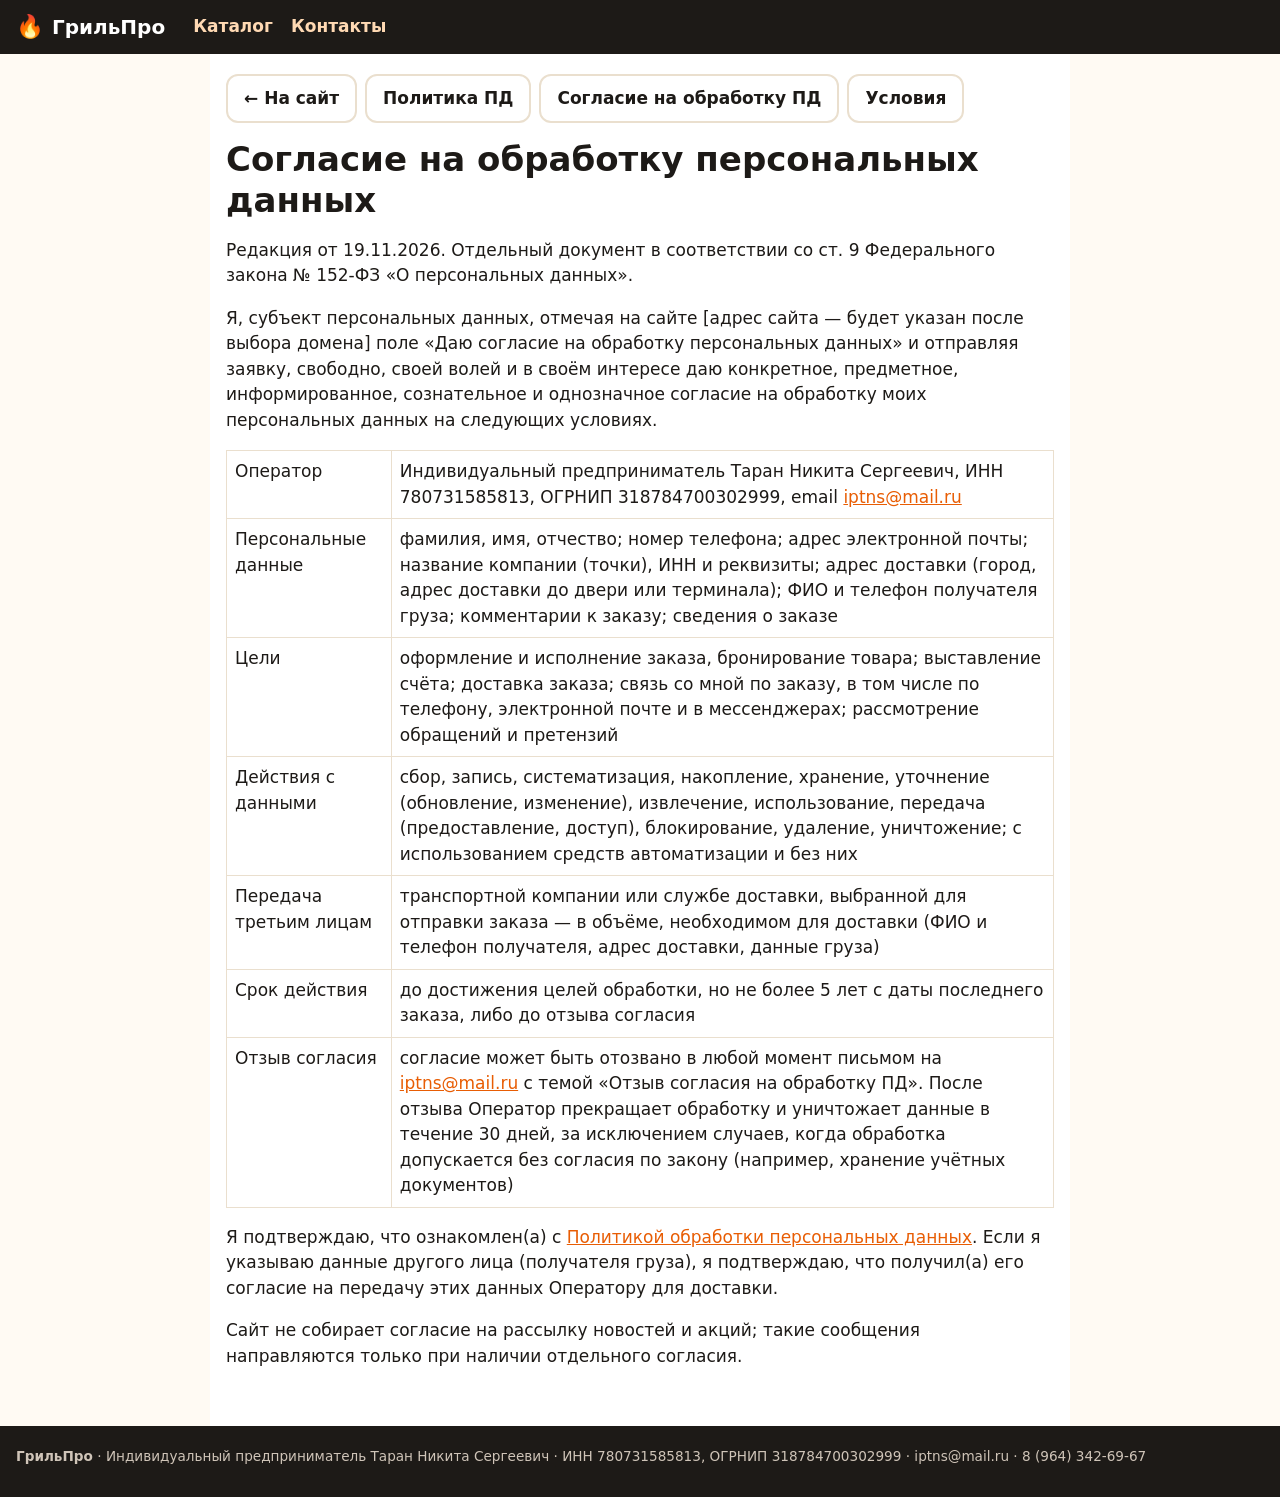
==== consent.html @ 210fd590 "Сайт грилей: первая версия для просмотра" ====
<!doctype html>
<html lang="ru">
<head>
<meta charset="utf-8">
<meta name="viewport" content="width=device-width, initial-scale=1">
<title>Согласие на обработку персональных данных — ГрильПро</title>
<link rel="icon" href="favicon.svg" type="image/svg+xml">
<meta name="theme-color" content="#1d1a17">
<link rel="stylesheet" href="styles.css">
</head>
<body style="padding-bottom:0">
<header class="topbar"><a href="./#top" class="logo"><span class="logo-mark">🔥</span> <span data-brand>ГрильПро</span></a>
<nav class="nav"><a href="./#catalog">Каталог</a><a href="./#contacts">Контакты</a></nav></header>
<main class="doc">
<nav class="doc-nav"><a class="btn ghost" href="./">← На сайт</a><a class="btn ghost" href="privacy.html">Политика ПД</a><a class="btn ghost" href="consent.html">Согласие на обработку ПД</a><a class="btn ghost" href="terms.html">Условия</a></nav>
<h1>Согласие на обработку персональных данных</h1>
<p class="doc-meta">Редакция от 19.11.2026. Отдельный документ в соответствии со ст. 9 Федерального закона № 152-ФЗ «О персональных данных».</p>
<p>Я, субъект персональных данных, отмечая на сайте [адрес сайта — будет указан после выбора домена] поле «Даю согласие на обработку персональных данных» и отправляя заявку, свободно, своей волей и в своём интересе даю конкретное, предметное, информированное, сознательное и однозначное согласие на обработку моих персональных данных на следующих условиях.</p>
<table>
<tr><td>Оператор</td><td>Индивидуальный предприниматель Таран Никита Сергеевич, ИНН 780731585813, ОГРНИП 318784700302999, email <a href="mailto:iptns@mail.ru">iptns@mail.ru</a></td></tr>
<tr><td>Персональные данные</td><td>фамилия, имя, отчество; номер телефона; адрес электронной почты; название компании (точки), ИНН и реквизиты; адрес доставки (город, адрес доставки до двери или терминала); ФИО и телефон получателя груза; комментарии к заказу; сведения о заказе</td></tr>
<tr><td>Цели</td><td>оформление и исполнение заказа, бронирование товара; выставление счёта; доставка заказа; связь со мной по заказу, в том числе по телефону, электронной почте и в мессенджерах; рассмотрение обращений и претензий</td></tr>
<tr><td>Действия с данными</td><td>сбор, запись, систематизация, накопление, хранение, уточнение (обновление, изменение), извлечение, использование, передача (предоставление, доступ), блокирование, удаление, уничтожение; с использованием средств автоматизации и без них</td></tr>
<tr><td>Передача третьим лицам</td><td>транспортной компании или службе доставки, выбранной для отправки заказа — в объёме, необходимом для доставки (ФИО и телефон получателя, адрес доставки, данные груза)</td></tr>
<tr><td>Срок действия</td><td>до достижения целей обработки, но не более 5 лет с даты последнего заказа, либо до отзыва согласия</td></tr>
<tr><td>Отзыв согласия</td><td>согласие может быть отозвано в любой момент письмом на <a href="mailto:iptns@mail.ru">iptns@mail.ru</a> с темой «Отзыв согласия на обработку ПД». После отзыва Оператор прекращает обработку и уничтожает данные в течение 30 дней, за исключением случаев, когда обработка допускается без согласия по закону (например, хранение учётных документов)</td></tr>
</table>
<p>Я подтверждаю, что ознакомлен(а) с <a href="privacy.html">Политикой обработки персональных данных</a>. Если я указываю данные другого лица (получателя груза), я подтверждаю, что получил(а) его согласие на передачу этих данных Оператору для доставки.</p>
<p>Сайт не собирает согласие на рассылку новостей и акций; такие сообщения направляются только при наличии отдельного согласия.</p>

</main>
<footer class="footer"><div><b data-brand>ГрильПро</b> · Индивидуальный предприниматель Таран Никита Сергеевич · ИНН 780731585813, ОГРНИП 318784700302999 · iptns@mail.ru · 8 (964) 342-69-67</div></footer>
<script src="config.js"></script>
<script>document.querySelectorAll('[data-brand]').forEach(function(e){e.textContent=window.SITE_CONFIG.companyName});document.title=document.title.replace('ГрильПро',window.SITE_CONFIG.companyName);</script>
</body>
</html>
---- styles.css ----
:root{--bg:#fffaf3;--ink:#1d1a17;--muted:#6d655c;--card:#fff;--line:#eadfce;--accent:#e85d04;--accent2:#ff8f1f;--wa:#1faa59;--tg:#229ed9;--call:#1d1a17;--radius:16px}
*{box-sizing:border-box}
html{scroll-behavior:smooth;-webkit-text-size-adjust:100%}
body{margin:0;font:17px/1.5 system-ui,-apple-system,"Segoe UI",Roboto,Arial,sans-serif;color:var(--ink);background:var(--bg);padding-bottom:76px}
body.noscroll{overflow:hidden}
a{color:var(--accent)}
img{max-width:100%;display:block}
h1,h2,h3{line-height:1.2;margin:0 0 .5em}
h2{font-size:1.6rem}
.muted{color:var(--muted)}.small{font-size:.85rem}
[hidden]{display:none!important}
section[id],.info[id]{scroll-margin-top:72px}

.topbar{position:sticky;top:0;z-index:20;display:flex;align-items:center;gap:12px;padding:10px 16px;background:#1d1a17;color:#fff}
.logo{display:flex;align-items:center;gap:8px;color:#fff;text-decoration:none;font-weight:800;font-size:1.25rem}
.logo-mark{font-size:1.4rem}
.nav{display:none;gap:18px;margin-left:16px}.nav a{color:#ffd9b3;text-decoration:none;font-weight:600}
.hdr-phone{display:none;margin-left:auto;color:#fff;text-decoration:none;font-weight:700}
.cart-btn{margin-left:auto;border:0;border-radius:999px;background:#3a342e;color:#fff;font:inherit;font-weight:700;padding:8px 14px;min-height:44px;cursor:pointer}
.cart-btn b{background:var(--accent);border-radius:999px;padding:0 8px;margin-left:4px}
.cart-btn .cart-label{display:none}

.btn{display:inline-flex;align-items:center;justify-content:center;gap:6px;border:0;border-radius:12px;padding:10px 16px;min-height:48px;font:inherit;font-weight:700;text-decoration:none;cursor:pointer;background:#efe6da;color:var(--ink)}
.btn.big{min-height:56px;padding:12px 20px;font-size:1.05rem}
.btn.primary{background:var(--accent);color:#fff}.btn.primary:hover{background:#cf5103}
.btn.wa{background:var(--wa);color:#fff}.btn.tg{background:var(--tg);color:#fff}.btn.call{background:var(--call);color:#fff}
.btn.ghost{background:transparent;border:2px solid var(--line);color:var(--ink)}
.btn.icon{min-width:48px;padding:10px}
.btn:disabled{opacity:.5;cursor:not-allowed}
.btn:focus-visible,.chip:focus-visible,select:focus-visible{outline:3px solid #ffb703;outline-offset:2px}
.cta-row{display:flex;flex-wrap:wrap;gap:10px;margin:14px 0}
.cta-row .btn.big{flex:1 1 180px}
.linklike{all:unset;cursor:pointer}

.hero{padding:28px 16px 18px;background:radial-gradient(circle at 85% 0%,#ffb35c55,transparent 55%),linear-gradient(180deg,#2a221b,#1d1a17);color:#fff}
.hero h1{font-size:2rem}
.lead{font-size:1.1rem;color:#ffe8d1}
.hero .btn.ghost{color:#fff;border-color:#5a4d40}
.hero-links{display:flex;flex-wrap:wrap;gap:10px}
.hero-points{list-style:none;padding:0;margin:18px 0 0;display:grid;grid-template-columns:1fr 1fr;gap:8px}
.hero-points li{background:#ffffff12;border-radius:12px;padding:10px 12px;font-size:.95rem}
.hero-points b{display:block;color:#ffc285}

.section{padding:26px 16px;max-width:1200px;margin:0 auto}
.grid{display:grid;grid-template-columns:1fr;gap:14px}
.card{background:var(--card);border:1px solid var(--line);border-radius:var(--radius);overflow:hidden;display:flex;flex-direction:column}
.card-img{position:relative;border:0;padding:0;background:#fff3e3;cursor:pointer;display:block;width:100%}
.card-img img{width:100%;height:auto;aspect-ratio:320/360;object-fit:contain;max-height:280px}
.badge{position:absolute;top:10px;padding:4px 10px;border-radius:999px;font-size:.85rem;font-weight:800}
.badge.hit{left:10px;background:#d00000;color:#fff}.badge.hit.static{position:static;display:inline-block;margin-bottom:6px}
.badge.fuel{right:10px;background:#fff;color:var(--ink);border:1px solid var(--line)}
.card-body{padding:14px;display:flex;flex-direction:column;gap:4px;flex:1}
.card-body h3{font-size:1.08rem;margin:0}
.model{color:var(--muted);font-size:.9rem}
.facts{list-style:none;display:flex;flex-wrap:wrap;gap:6px;padding:0;margin:6px 0}
.facts li{background:#f6eee3;border-radius:8px;padding:2px 8px;font-size:.88rem}
.stock{font-size:.9rem;font-weight:600}.stock.in{color:#1b7f3b}.stock.order{color:#9a5b00}
.price{font-size:1.45rem;font-weight:800;margin-top:6px}.price.big{font-size:1.9rem}
.card-actions{display:flex;gap:8px;margin-top:auto;padding-top:10px}.card-actions .btn.primary{flex:1}

.filters{display:flex;flex-direction:column;gap:10px;margin-bottom:10px}
.f-group{display:flex;flex-wrap:wrap;align-items:center;gap:6px}
.f-label{width:100%;font-weight:700;font-size:.9rem;color:var(--muted)}
.chip{border:2px solid var(--line);background:#fff;border-radius:999px;padding:8px 14px;min-height:44px;font:inherit;font-weight:600;cursor:pointer}
.chip.on{background:var(--ink);color:#fff;border-color:var(--ink)}
select{font:inherit;padding:10px;border-radius:10px;border:2px solid var(--line);min-height:44px;background:#fff}
.empty{padding:20px;background:#fff;border-radius:12px}

.picker{background:#fff;border-radius:var(--radius);border:1px solid var(--line);margin:10px 16px}
fieldset{border:0;padding:0;margin:0 0 14px}
legend{font-weight:800;margin-bottom:8px}
.opts{display:flex;flex-wrap:wrap;gap:8px}
.opt{display:flex;align-items:center;gap:8px;border:2px solid var(--line);border-radius:12px;padding:10px 14px;min-height:48px;cursor:pointer;background:#fff;flex:1 1 200px}
.opt:has(input:checked){border-color:var(--accent);background:#fff3e8}
.opt input{width:22px;height:22px;accent-color:var(--accent)}
.pick-note{background:#fff3e8;border-radius:12px;padding:12px;font-weight:600}
.picker-result{margin-top:16px}

.steps-list{counter-reset:s;list-style:none;padding:0;display:grid;gap:10px}
.steps-list li{counter-increment:s;background:#fff;border:1px solid var(--line);border-radius:12px;padding:12px 12px 12px 56px;position:relative}
.steps-list li::before{content:counter(s);position:absolute;left:12px;top:10px;width:32px;height:32px;border-radius:50%;background:var(--accent);color:#fff;font-weight:800;display:grid;place-items:center}
.info-cards{display:grid;gap:14px}
.info{background:#fff;border:1px solid var(--line);border-radius:var(--radius);padding:18px}
.info h2{font-size:1.3rem}
.faq details{background:#fff;border:1px solid var(--line);border-radius:12px;margin-bottom:8px;padding:0 14px}
.faq summary{font-weight:700;padding:14px 0;cursor:pointer;min-height:48px}
.faq p{margin:0 0 14px}
.contacts{text-align:left}

.footer{padding:20px 16px 30px;background:#1d1a17;color:#cfc4b8;font-size:.85rem}
.footer a{color:#ffd9b3;margin-right:14px}
.foot-links{margin-top:8px}

.mobile-bar{position:fixed;left:0;right:0;bottom:0;z-index:30;display:grid;grid-template-columns:repeat(4,1fr);background:#1d1a17;padding:6px 6px calc(6px + env(safe-area-inset-bottom));gap:6px}
.mb{display:flex;flex-direction:column;align-items:center;justify-content:center;gap:2px;min-height:58px;border-radius:12px;color:#fff;text-decoration:none;font:inherit;font-size:1.3rem;border:0;cursor:pointer}
.mb span{font-size:.72rem;font-weight:700}
.mb.wa{background:var(--wa)}.mb.tg{background:var(--tg)}.mb.call{background:#3a342e}.mb.cart{background:var(--accent)}

.modal{position:fixed;inset:0;z-index:50;background:#000a;display:flex;align-items:flex-end;justify-content:center}
.modal-box{position:relative;background:#fff;width:100%;max-height:92vh;overflow:auto;border-radius:18px 18px 0 0;padding:20px 16px 24px}
.modal-x{position:absolute;right:10px;top:8px;width:44px;height:44px;border:0;border-radius:50%;background:#f1e8dc;font-size:1.6rem;cursor:pointer;line-height:1}
.pm{display:grid;gap:16px}
.pm-img img{margin:0 auto;max-height:320px;width:auto}
.specs{width:100%;border-collapse:collapse;margin:10px 0}
.specs th,.specs td{text-align:left;padding:8px 6px;border-bottom:1px solid var(--line);vertical-align:top}
.specs th{color:var(--muted);font-weight:600;width:45%}
.qty-row{display:flex;align-items:center;justify-content:space-between;gap:10px;margin:10px 0}
.qty{display:flex;align-items:center;border:2px solid var(--line);border-radius:12px;overflow:hidden}
.qty button{width:44px;height:44px;border:0;background:#f6eee3;font-size:1.3rem;cursor:pointer}
.qty input,.qty span{width:56px!important;min-height:44px!important;margin:0!important;padding:0!important;border-radius:0!important;border:0!important;text-align:center;border:0;font:inherit;font-weight:700}
.cart-list{list-style:none;padding:0;margin:0}
.cart-list li{display:grid;grid-template-columns:56px 1fr;gap:10px;padding:10px 0;border-bottom:1px solid var(--line);align-items:center}
.cart-list li .qty{grid-column:2;justify-self:start}
.cart-list img{width:56px;height:64px;object-fit:contain;background:#fff3e3;border-radius:8px}
.cl-info b{font-size:.95rem}
.cart-total{margin:14px 0;font-size:1.15rem}
.sum-scroll{overflow-x:auto}
.sum-table{width:100%;border-collapse:collapse;font-size:.92rem}
.sum-table th,.sum-table td{padding:8px 6px;border-bottom:1px solid var(--line);text-align:left}
.sum-table .r{text-align:right;white-space:nowrap}
form h3{margin:18px 0 8px}
.form-grid{display:grid;gap:10px}
label{display:block;font-weight:600}
input:not([type=radio]):not([type=checkbox]),textarea{display:block;width:100%;margin-top:4px;padding:12px;border:2px solid var(--line);border-radius:10px;font:inherit;min-height:48px;background:#fff}
input:focus,textarea:focus{outline:none;border-color:var(--accent)}
.consents{margin:14px 0;display:grid;gap:8px}
.chk{display:flex;gap:10px;align-items:flex-start;font-weight:500}
.chk input{width:22px;height:22px;flex:none;margin-top:2px;accent-color:var(--accent)}
.err{color:#c1121f;font-weight:700;margin:8px 0}
.co-total{background:#fff3e8;border-radius:12px;padding:12px;margin:10px 0;font-size:1.05rem}
.toast{position:fixed;left:50%;bottom:90px;transform:translateX(-50%) translateY(20px);background:#1d1a17;color:#fff;padding:12px 18px;border-radius:12px;opacity:0;transition:.25s;z-index:60;pointer-events:none;max-width:90vw}
.toast.show{opacity:1;transform:translateX(-50%)}

.doc{max-width:860px;margin:0 auto;padding:20px 16px 40px;background:#fff}
.doc-nav{display:flex;flex-wrap:wrap;gap:8px;margin-bottom:16px}
.doc table{border-collapse:collapse;width:100%}.doc td{border:1px solid var(--line);padding:8px;vertical-align:top}

@media (max-width:639px){
  #catalogGrid .card,#pickerResult .card{flex-direction:row}
  #catalogGrid .card-img,#pickerResult .card-img{width:118px;flex:none}
  #catalogGrid .card-img img,#pickerResult .card-img img{height:100%;max-height:none;object-fit:contain}
  #catalogGrid .badge.fuel,#pickerResult .badge.fuel{display:none}
  #catalogGrid .badge.hit,#pickerResult .badge.hit{top:6px;left:6px;font-size:.75rem}
  #catalogGrid .card-body,#pickerResult .card-body{padding:10px 12px}
  #catalogGrid .card-body h3,#pickerResult .card-body h3{font-size:.98rem}
  #catalogGrid .price,#pickerResult .price{font-size:1.25rem;margin-top:2px}
  #catalogGrid .btn,#pickerResult .card .btn{min-height:46px}
}
@media (min-width:640px){
  .grid{grid-template-columns:repeat(2,1fr)}
  .hero-points{grid-template-columns:repeat(4,1fr)}
  .form-grid{grid-template-columns:1fr 1fr}
  .f-label{width:auto;margin-right:6px}
  .cart-btn .cart-label{display:inline}
}
@media (min-width:960px){
  body{padding-bottom:0}
  .mobile-bar{display:none}
  .nav,.hdr-phone{display:flex}
  .cart-btn{margin-left:12px}
  .hero{padding:56px max(16px,calc((100% - 1200px)/2 + 16px)) 40px}
  .hero h1{font-size:2.8rem}
  .hero-text{max-width:760px}
  .grid{grid-template-columns:repeat(3,1fr)}
  #hitsGrid{grid-template-columns:repeat(2,1fr)}
  .picker{margin:10px auto;padding:26px}
  .info-cards{grid-template-columns:repeat(3,1fr)}
  .steps-list{grid-template-columns:repeat(4,1fr)}
  .modal{align-items:center}
  .modal-box{width:min(760px,94vw);border-radius:18px;padding:28px}
  .modal-box.wide{width:min(860px,94vw)}
  .pm{grid-template-columns:300px 1fr}
  .toast{bottom:30px}
}
@media (min-width:1200px){ .grid{grid-template-columns:repeat(4,1fr)} }
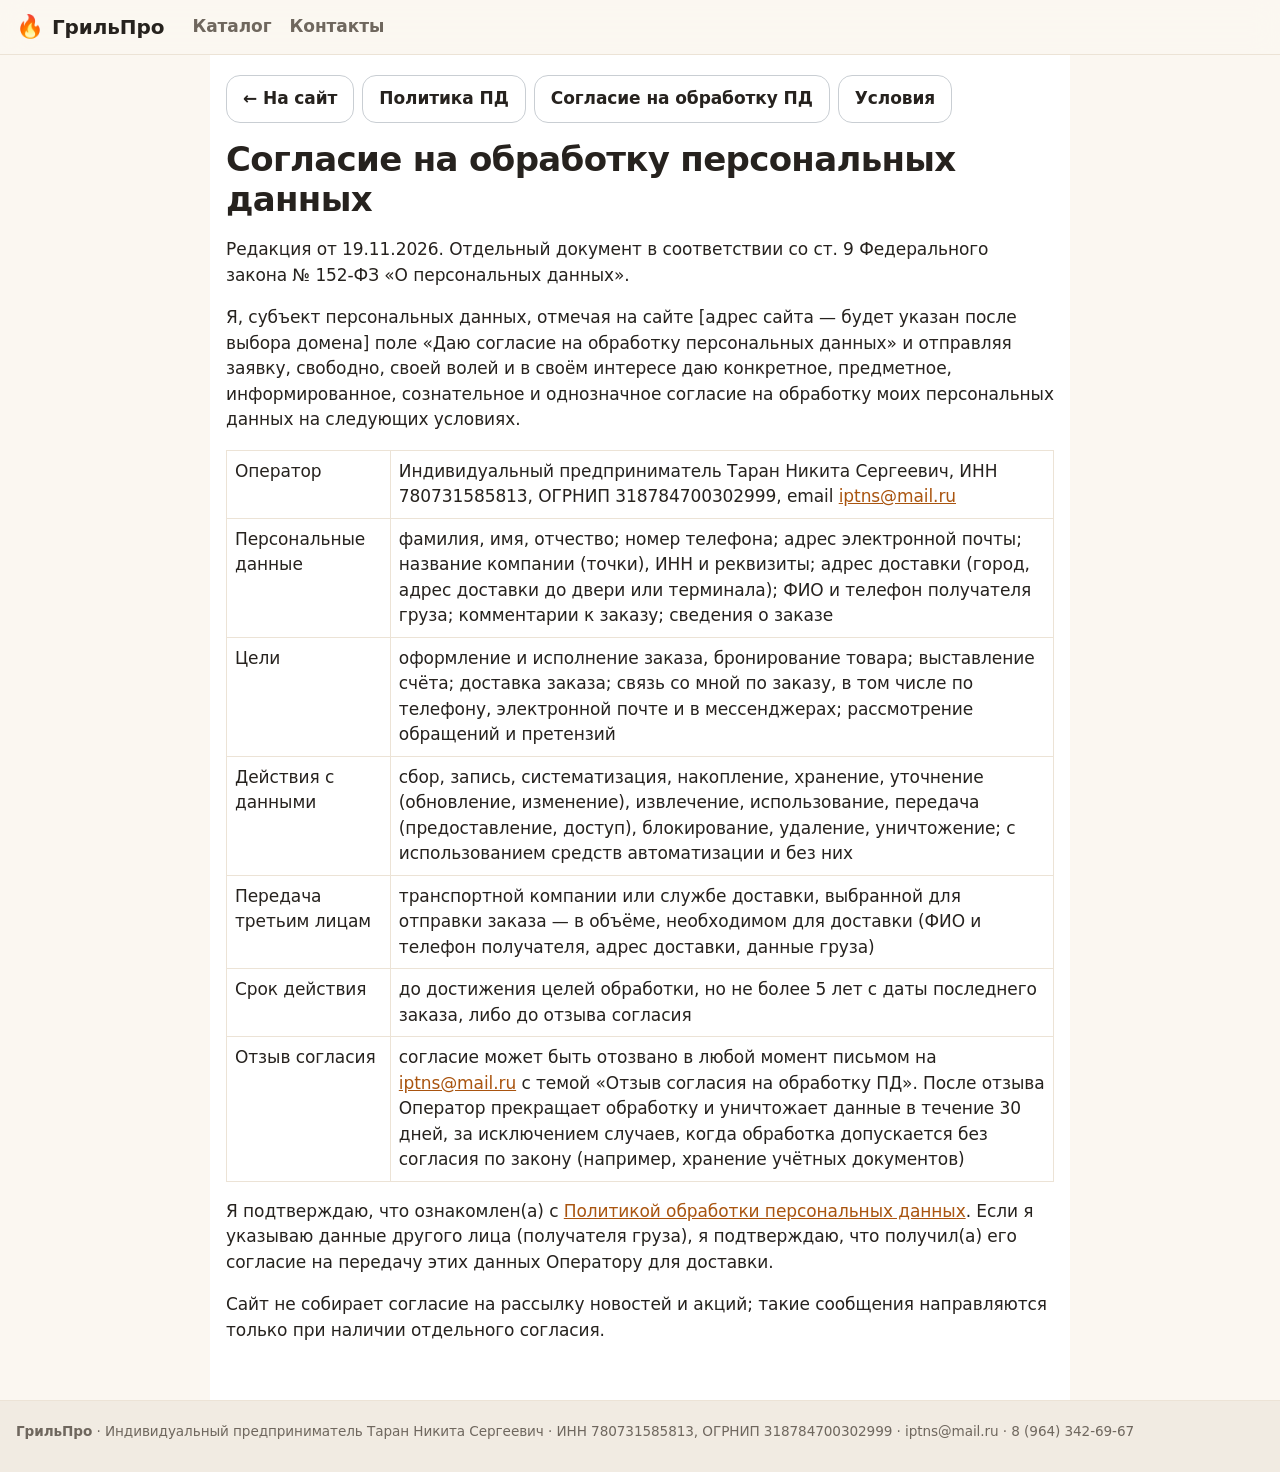
==== commit be2c77e4: "publish v=202611190921" ====
--- a/consent.html
+++ b/consent.html
@@ -6,7 +6,7 @@
 <title>Согласие на обработку персональных данных — ГрильПро</title>
 <link rel="icon" href="favicon.svg" type="image/svg+xml">
 <meta name="theme-color" content="#1d1a17">
-<link rel="stylesheet" href="styles.css">
+<link rel="stylesheet" href="styles.css?v=202611190921">
 </head>
 <body style="padding-bottom:0">
 <header class="topbar"><a href="./#top" class="logo"><span class="logo-mark">🔥</span> <span data-brand>ГрильПро</span></a>
@@ -30,7 +30,7 @@
 
 </main>
 <footer class="footer"><div><b data-brand>ГрильПро</b> · Индивидуальный предприниматель Таран Никита Сергеевич · ИНН 780731585813, ОГРНИП 318784700302999 · iptns@mail.ru · 8 (964) 342-69-67</div></footer>
-<script src="config.js"></script>
+<script src="config.js?v=202611190921"></script>
 <script>document.querySelectorAll('[data-brand]').forEach(function(e){e.textContent=window.SITE_CONFIG.companyName});document.title=document.title.replace('ГрильПро',window.SITE_CONFIG.companyName);</script>
 </body>
 </html>
--- a/styles.css
+++ b/styles.css
@@ -1,7 +1,7 @@
 :root{--bg:#fffaf3;--ink:#1d1a17;--muted:#6d655c;--card:#fff;--line:#eadfce;--accent:#e85d04;--accent2:#ff8f1f;--wa:#1faa59;--tg:#229ed9;--call:#1d1a17;--radius:16px}
 *{box-sizing:border-box}
 html{scroll-behavior:smooth;-webkit-text-size-adjust:100%}
-body{margin:0;font:17px/1.5 system-ui,-apple-system,"Segoe UI",Roboto,Arial,sans-serif;color:var(--ink);background:var(--bg);padding-bottom:76px}
+body{margin:0;font:17px/1.5 system-ui,-apple-system,"Segoe UI",Roboto,Arial,sans-serif;color:var(--ink);background:#1d1a17;padding-bottom:76px}
 body.noscroll{overflow:hidden}
 a{color:var(--accent)}
 img{max-width:100%;display:block}
@@ -32,7 +32,7 @@
 .cta-row .btn.big{flex:1 1 180px}
 .linklike{all:unset;cursor:pointer}
 
-.hero{padding:28px 16px 18px;background:radial-gradient(circle at 85% 0%,#ffb35c55,transparent 55%),linear-gradient(180deg,#2a221b,#1d1a17);color:#fff}
+.hero{padding:28px 16px 18px;background:radial-gradient(circle at 85% 0%,#ffb35c33,transparent 55%);color:#fff}
 .hero h1{font-size:2rem}
 .lead{font-size:1.1rem;color:#ffe8d1}
 .hero .btn.ghost{color:#fff;border-color:#5a4d40}
@@ -44,8 +44,9 @@
 .section{padding:26px 16px;max-width:1200px;margin:0 auto}
 .grid{display:grid;grid-template-columns:1fr;gap:14px}
 .card{background:var(--card);border:1px solid var(--line);border-radius:var(--radius);overflow:hidden;display:flex;flex-direction:column}
-.card-img{position:relative;border:0;padding:0;background:#fff3e3;cursor:pointer;display:block;width:100%}
-.card-img img{width:100%;height:auto;aspect-ratio:320/360;object-fit:contain;max-height:280px}
+.card-img{position:relative;border:0;padding:0;background:#17120f;cursor:pointer;display:block;width:100%}
+.card-img img{width:100%;height:auto;aspect-ratio:4/5;object-fit:contain;max-height:none}
+.card-img.ph{background:#fff3e3}
 .badge{position:absolute;top:10px;padding:4px 10px;border-radius:999px;font-size:.85rem;font-weight:800}
 .badge.hit{left:10px;background:#d00000;color:#fff}.badge.hit.static{position:static;display:inline-block;margin-bottom:6px}
 .badge.fuel{right:10px;background:#fff;color:var(--ink);border:1px solid var(--line)}
@@ -135,17 +136,19 @@
 .doc-nav{display:flex;flex-wrap:wrap;gap:8px;margin-bottom:16px}
 .doc table{border-collapse:collapse;width:100%}.doc td{border:1px solid var(--line);padding:8px;vertical-align:top}
 
+.card-body h3{font-size:.98rem}
 @media (max-width:639px){
-  #catalogGrid .card,#pickerResult .card{flex-direction:row}
-  #catalogGrid .card-img,#pickerResult .card-img{width:118px;flex:none}
-  #catalogGrid .card-img img,#pickerResult .card-img img{height:100%;max-height:none;object-fit:contain}
-  #catalogGrid .badge.fuel,#pickerResult .badge.fuel{display:none}
-  #catalogGrid .badge.hit,#pickerResult .badge.hit{top:6px;left:6px;font-size:.75rem}
-  #catalogGrid .card-body,#pickerResult .card-body{padding:10px 12px}
-  #catalogGrid .card-body h3,#pickerResult .card-body h3{font-size:.98rem}
-  #catalogGrid .price,#pickerResult .price{font-size:1.25rem;margin-top:2px}
-  #catalogGrid .btn,#pickerResult .card .btn{min-height:46px}
-}
+  .grid{grid-template-columns:1fr 1fr;gap:10px}
+  .card .badge.fuel,.card .model,.card .facts{display:none}
+  .card .badge.hit{top:6px;left:6px;font-size:.72rem}
+  .card-body{padding:10px}
+  .card-body h3{font-size:.82rem;line-height:1.25}
+  .price{font-size:1.1rem}
+  .card-actions{gap:6px}
+  .card .btn{min-height:44px;padding:8px 10px;font-size:.9rem}
+  .card .stock{font-size:.75rem}
+}
+@media (min-width:640px){.card .model,.card .facts{display:none}}
 @media (min-width:640px){
   .grid{grid-template-columns:repeat(2,1fr)}
   .hero-points{grid-template-columns:repeat(4,1fr)}
@@ -173,3 +176,104 @@
   .toast{bottom:30px}
 }
 @media (min-width:1200px){ .grid{grid-template-columns:repeat(4,1fr)} }
+
+.pm-img img{max-width:100%;height:auto}.pm-extra{display:block;margin-top:10px;border-radius:12px}
+
+
+.lang-sel{margin-left:auto;background:#3a342e;color:#fff;border:1px solid #5a4d40;border-radius:999px;font:inherit;font-weight:700;font-size:.85rem;padding:0 10px;min-height:44px;max-width:112px;cursor:pointer}
+.lang-sel + .cart-btn{margin-left:8px}
+.hdr-phone{margin-left:auto}.hdr-phone ~ .lang-sel{margin-left:14px}
+.lang-note{display:none}
+html.not-ru .lang-note{display:block}
+@media (max-width:380px){.logo{font-size:1.05rem}.logo-mark{font-size:1.2rem}.topbar{gap:8px;padding:8px 10px}.lang-sel{max-width:96px;padding:0 6px}.cart-btn{padding:8px 10px}}
+.topbar{flex-wrap:nowrap}.logo span:last-child{white-space:nowrap}
+
+.cart-btn{white-space:nowrap;display:inline-flex;align-items:center;gap:4px}
+.card .badge.hit{top:auto;bottom:8px;left:8px}
+.card .badge.fuel{top:8px;right:8px}
+.grid>*{min-width:0}
+@media (max-width:430px){.lang-sel{max-width:92px;padding:0 6px;font-size:.8rem}.logo{font-size:1.1rem}.topbar{gap:6px;padding:8px 10px}.cart-btn{padding:8px 10px}}
+
+
+/* ===== СВЕТЛАЯ ТЕМА (кухонный стиль) ===== */
+:root{--bg:#fbf7f1;--ink:#26221e;--muted:#6f675e;--card:#fff;--line:#ece3d6;--accent:#c4651a;--accent-d:#a9540f;--steel:#e9ecef;--steel-d:#c9ced3;--shadow:0 8px 30px rgba(60,40,20,.08);--shadow-s:0 2px 10px rgba(60,40,20,.07);--radius:20px}
+body{background:var(--bg);color:var(--ink);font-family:"Inter","Segoe UI",system-ui,-apple-system,Roboto,Arial,sans-serif;letter-spacing:-.005em}
+a{color:var(--accent-d)}
+h1,h2,h3{letter-spacing:-.02em;font-weight:750}
+h2{font-size:1.75rem;margin-bottom:.7em}
+.topbar{background:rgba(251,247,241,.88);-webkit-backdrop-filter:blur(14px);backdrop-filter:blur(14px);color:var(--ink);border-bottom:1px solid var(--line)}
+.logo{color:var(--ink)}
+.nav a{color:var(--muted);font-weight:600}.nav a:hover{color:var(--accent-d)}
+.hdr-phone{color:var(--ink)}
+.lang-sel{background:#fff;color:var(--ink);border:1px solid var(--line)}
+.cart-btn{background:var(--ink);color:#fff}
+.cart-btn b{background:var(--accent)}
+.btn{background:#f1ebe2;color:var(--ink);border-radius:14px}
+.btn.primary{background:var(--accent);color:#fff}.btn.primary:hover{background:var(--accent-d)}
+.btn.call{background:var(--ink)}
+.btn.ghost{background:transparent;border:1.5px solid var(--steel-d);color:var(--ink)}
+.btn.ghost:hover{border-color:var(--accent);color:var(--accent-d)}
+
+.hero h1{font-size:2.2rem;line-height:1.1}
+.lead{color:var(--muted)}
+.hero .btn.ghost{color:var(--ink);border-color:var(--steel-d)}
+.hero-points li{background:#fff;border:1px solid var(--line);box-shadow:var(--shadow-s);color:var(--muted)}
+.hero-points b{color:var(--ink)}
+.section{background:none;box-shadow:none;border:0;border-radius:0;backdrop-filter:none;-webkit-backdrop-filter:none;width:auto;margin:0 auto;padding:44px 16px;max-width:1200px}
+.picker,.info-cards,.steps{background:none}
+.card{background:#fff;border:1px solid var(--line);border-radius:var(--radius);box-shadow:var(--shadow-s);transition:box-shadow .2s,transform .2s}
+.card:hover{box-shadow:var(--shadow);transform:translateY(-2px)}
+.card-img{background:#f3efe8}
+.card-img img{aspect-ratio:3/4;object-fit:cover}
+.card-img.ph{background:#f3efe8}
+.card-img.ph img{object-fit:contain}
+.badge.hit{background:var(--accent);color:#fff}
+.badge.fuel{background:rgba(255,255,255,.92);border:0;color:var(--ink);box-shadow:var(--shadow-s)}
+.card .badge.hit{bottom:auto;top:8px;left:8px}
+.model{color:var(--muted)}
+.footer{background:#f1ebe2;color:var(--muted);border-top:1px solid var(--line)}
+.footer a{color:var(--accent-d)}
+.mobile-bar{background:rgba(251,247,241,.94);border-top:1px solid var(--line);-webkit-backdrop-filter:blur(12px);backdrop-filter:blur(12px)}
+.pm-img img{border-radius:14px}
+@media (min-width:960px){
+  .hero{grid-template-columns:1.05fr 1fr;align-items:center;padding-top:52px;column-gap:40px}
+  .hero h1{font-size:3rem}.hero-text{max-width:none}
+  .section{padding:60px 16px}
+}
+.mobile-bar .btn{border-radius:12px}
+.modal{background:rgba(38,34,30,.45);-webkit-backdrop-filter:blur(4px);backdrop-filter:blur(4px)}
+.pm-img img{max-height:none;width:100%}
+.pm-img{position:relative}
+@media (min-width:960px){.pm{grid-template-columns:340px 1fr}}
+
+/* hero с ИИ-фото */
+.hero{position:relative;display:block;max-width:1200px;width:calc(100% - 24px);margin:14px auto 0;border-radius:28px;overflow:hidden;padding:0;background:#f4eee5;box-shadow:var(--shadow)}
+.hero-media{display:block;width:100%}
+.hero-media img{width:100%;height:auto;aspect-ratio:16/10;object-fit:cover;object-position:78% center;display:block}
+.hero-text{padding:22px 18px 26px;position:relative}
+.hero-pts{max-width:1200px;margin:16px auto 0;padding:0 12px}
+.hero-pts .hero-points{margin:0}
+.cat-banners{display:grid;grid-template-columns:1fr;gap:12px;margin-bottom:18px}
+.cat-banner{position:relative;border:0;padding:0;border-radius:var(--radius);overflow:hidden;cursor:pointer;background:#f3efe8;box-shadow:var(--shadow-s);text-align:left;font:inherit;color:var(--ink);aspect-ratio:16/7}
+.cat-banner img{position:absolute;inset:0;width:100%;height:100%;object-fit:cover;object-position:right center}
+.cat-banner span{position:absolute;left:18px;top:50%;transform:translateY(-50%);font-size:.95rem;color:var(--muted);max-width:42%}
+.cat-banner span b{display:block;font-size:1.35rem;color:var(--ink);margin-bottom:2px}
+.cat-banner:hover{box-shadow:var(--shadow)}
+.info-img{width:100%;height:auto;aspect-ratio:16/8;object-fit:cover;border-radius:14px;margin-bottom:12px}
+@media (min-width:700px){.cat-banners{grid-template-columns:1fr 1fr}}
+@media (min-width:960px){
+  .hero-media img{aspect-ratio:16/8;object-position:right center}
+  .hero-text{position:absolute;left:0;top:0;bottom:0;width:48%;display:flex;flex-direction:column;justify-content:center;padding:0 0 0 48px}
+  .hero{min-height:0}
+}
+.hero,.hero h1,.hero .lead{color:var(--ink)}
+.hero .lead{color:#4d463f}
+.hero{display:flex;flex-direction:column}
+.hero-media{order:-1}
+.hero .cta-row .btn.big{flex:1 1 150px;min-height:52px}
+@media (min-width:960px){
+  .hero{display:block}
+  .hero-text{width:50%;padding-left:48px;padding-right:10px}
+  .hero h1{font-size:2.7rem}
+  .hero .cta-row .btn.big{flex:0 1 auto;padding:10px 16px;min-height:50px}
+}
